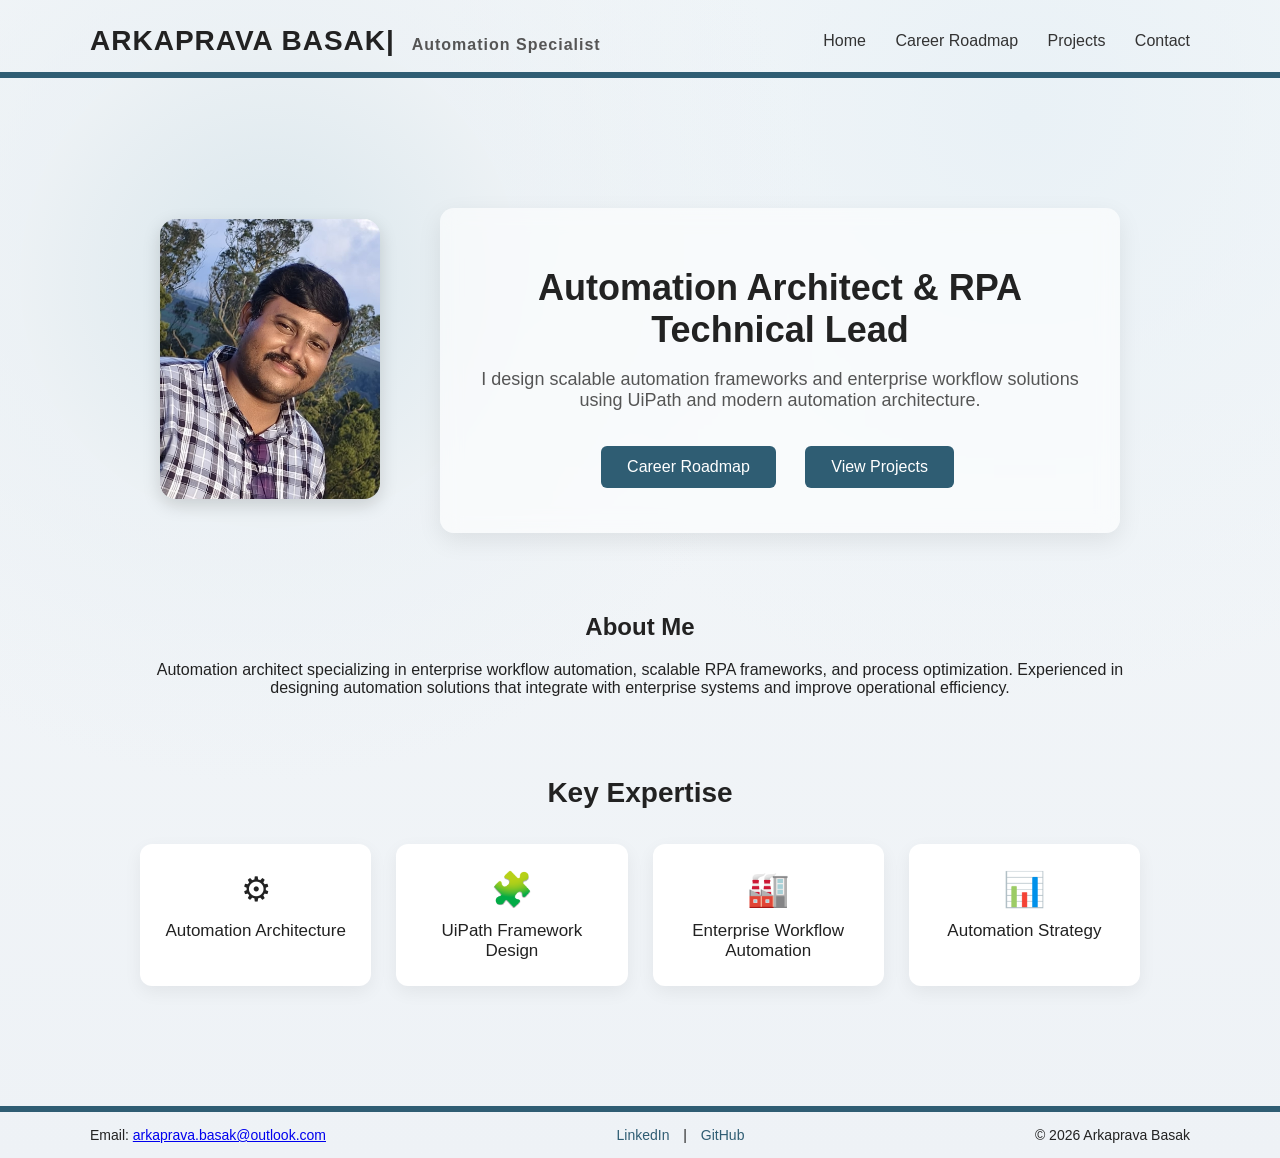
==== index.html @ b1fd1228 "Update index.html" ====
<!DOCTYPE html>
<html>

    <head>
        <title>Arkaprava Basak | Automation Specialist</title>
        <link rel="stylesheet" href="style.css">
    </head>

    <body>

        <div id="header"></div>

            <main>           

                <div class="hero-container">

                    <div class="hero-image-container">
                        <img src="Images/profile_pic_2026.jpg" class="hero-image">
                    </div>

                    <div class="hero-card">

                        <h1 class="hero-title">
                        Automation Architect & RPA Technical Lead
                        </h1>

                        <p class="hero-subtitle">
                        I design scalable automation frameworks and enterprise workflow
                        solutions using UiPath and modern automation architecture.
                        </p>

                        <div class="hero-buttons">
                            <a href="career-roadmap.html">Career Roadmap</a>
                            <a href="projects.html">View Projects</a>
                        </div>

                    </div>

                </div>

                <section class="about">

                    <h2>About Me</h2>

                    <p>
                    Automation architect specializing in enterprise workflow
                    automation, scalable RPA frameworks, and process optimization.
                    Experienced in designing automation solutions that integrate
                    with enterprise systems and improve operational efficiency.
                    </p>

                </section>

                <section class="expertise">

                    <h2>Key Expertise</h2>

                    <div class="expertise-grid">

                        <div class="expertise-card" onclick="openModal('automationModal')">
                            <div class="expertise-icon">⚙</div>
                            <div class="expertise-title">
                            Automation Architecture
                            </div>  
                        </div>
                        <div id="automationModal" class="modal">

                        <div class="modal-content">

                        <span class="close-button" onclick="closeModal('automationModal')">
                        ×
                        </span>

                        <h2>Automation Architecture</h2>

                        <p>
                        Designing scalable automation frameworks that integrate with
                        enterprise systems and support high-volume automation workflows.
                        </p>

                        <p>
                        My approach focuses on reusable components, robust error handling,
                        and orchestration using queue-based architectures.
                        </p>

                        <p>
                        This ensures automation solutions remain maintainable,
                        scalable, and aligned with enterprise IT standards.
                        </p>

                        </div>

</div>

                        <div class="expertise-card" onclick="openModal('uipathModal')">
                            <div class="expertise-icon">🧩</div>
                            <div class="expertise-title">
                            UiPath Framework Design
                            </div>
                        </div>
                        <div id="uipathModal" class="modal">

                        <div class="modal-content">

                        <span class="close-button" onclick="closeModal('uipathModal')">
                        ×
                        </span>

                        <h2>UiPath Framework Design</h2>

                        <p>
                        Designing reusable automation frameworks using the UiPath
                        Robotic Enterprise Framework (REF) and modern architectural patterns.
                        </p>

                        <p>
                        Focus areas include modular workflow design, reusable libraries,
                        configurable settings, and standardized logging.
                        </p>

                        <p>
                        These frameworks accelerate development and ensure automation
                        solutions remain maintainable and scalable across projects.
                        </p>

                        </div>

</div>


                        <div class="expertise-card">
                            <div class="expertise-icon">🏭</div>
                            <div class="expertise-title">Enterprise Workflow Automation</div>
                        </div>

                        <div class="expertise-card">
                            <div class="expertise-icon">📊</div>
                            <div class="expertise-title">Automation Strategy</div>
                        </div>

                    </div>

                </section>           

            </main>

        <div id="footer"></div>

        <script src="script.js"></script>

    </body>

</html>
---- style.css ----
body{
margin:0;
font-family:Segoe UI, sans-serif;

background:
radial-gradient(circle at 20% 20%, #e7eef3 0%, transparent 40%),
radial-gradient(circle at 80% 10%, #e9f1f6 0%, transparent 40%),
linear-gradient(#f4f7f9,#eef2f6);

color:#222;
}

/* HEADER */

.site-header{
padding:25px 0 10px 0;
}

.header-container{
max-width:1100px;
margin:auto;
display:flex;
justify-content:space-between;
align-items:center;
}

.logo{
font-size:28px;
font-weight:600;
letter-spacing:1px;
}

.title{
font-size:16px;
color:#555;
margin-left:8px;
}

.nav-menu a{
margin-left:25px;
text-decoration:none;
color:#333;
font-size:16px;
}

.nav-menu a:hover{
color:#000;
text-decoration:underline;
}

.header-divider{
height:6px;
background:#2f5d73;
margin-top:15px;
}

/* MAIN */

main{
max-width:1000px;
margin:auto;
padding:60px 20px;
text-align:center;
}

.hero-image{
width:160px;
border-radius:50%;
margin-bottom:20px;
}

.hero-title{
font-size:40px;
margin-bottom:10px;
}

.hero-subtitle{
font-size:20px;
color:#555;
margin-bottom:30px;
}

.hero-buttons a{
display:inline-block;
margin:10px;
padding:12px 24px;
background:#2f5d73;
color:white;
text-decoration:none;
border-radius:6px;
}

.hero-buttons a:hover{
background:#1f4455;
}

/* EXPERTISE SECTION */

.expertise{
margin-top:80px;
text-align:center;
}

.expertise h2{
margin-bottom:35px;
font-size:28px;
}

.expertise-grid{
display:grid;
grid-template-columns:repeat(auto-fit,minmax(220px,1fr));
gap:25px;
max-width:1000px;
margin:auto;
}

.expertise-card{
background:white;
padding:25px;
border-radius:12px;
text-align:center;
box-shadow:0 6px 18px rgba(0,0,0,0.06);
transition:all 0.3s ease;
}

.expertise-card:hover{
transform:translateY(-10px);
box-shadow:0 14px 35px rgba(0,0,0,0.12);
}

.expertise-icon{
font-size:34px;
margin-bottom:12px;
}

.expertise-title{
font-size:17px;
font-weight:500;
}

/* FOOTER */

.site-footer{
margin-top:60px;
}

.footer-divider{
height:6px;
background:#2f5d73;
}

.footer-container{
max-width:1100px;
margin:auto;
display:flex;
justify-content:space-between;
align-items:center;
padding:15px 10px;
font-size:14px;
}

.footer-center a{
margin:0 10px;
text-decoration:none;
color:#2f5d73;
}

.footer-center a:hover{
text-decoration:underline;
}


.hero-container{
display:flex;
align-items:center;
gap:60px;
max-width:1000px;
margin:auto;
padding:60px 20px;
}

.hero-image{
width:220px;
height:280px;
object-fit:cover;
border-radius:16px;
box-shadow:0 6px 18px rgba(0,0,0,0.15);
}

.hero-text{
max-width:600px;
}

.hero-title{
font-size:36px;
margin-bottom:15px;
}

.hero-subtitle{
font-size:18px;
color:#555;
margin-bottom:25px;
}

.hero-buttons a{
display:inline-block;
margin-right:15px;
padding:12px 26px;
background:#2f5d73;
color:white;
text-decoration:none;
border-radius:6px;
transition:all 0.25s ease;
}

.hero-buttons a:hover{
transform:translateY(-2px);
background:#214656;
box-shadow:0 6px 15px rgba(0,0,0,0.15);
}


@media (max-width:768px){

    .hero-container{
        flex-direction:column;
        text-align:center;
    }

    .hero-text{
        max-width:100%;
    }

}

section{
    animation:fadeUp 0.8s ease;
}

@keyframes fadeUp{
    from{
    opacity:0;
    transform:translateY(20px);
    }
    to{
    opacity:1;
    transform:translateY(0);
    }
}

.hero-container{
position:relative;
}

.hero-container::before{
content:"";
position:absolute;
width:500px;
height:500px;
background:radial-gradient(circle,#d9e6ec,#f4f6f8);
border-radius:50%;
top:-120px;
left:-120px;
z-index:-1;
}

.expertise-card{
transition:all 0.3s ease;
cursor:pointer;
}

.expertise-card:hover{
transform:translateY(-8px);
box-shadow:0 10px 25px rgba(0,0,0,0.12);
}

.hero-card{
background:rgba(255,255,255,0.6);
backdrop-filter:blur(10px);
padding:35px 40px;
border-radius:14px;
box-shadow:0 8px 25px rgba(0,0,0,0.08);
}

.modal{
display:none;
position:fixed;
z-index:1000;
left:0;
top:0;
width:100%;
height:100%;
background:rgba(0,0,0,0.45);
justify-content:center;
align-items:center;
}

.modal-content{
background:white;
padding:40px;
border-radius:14px;
max-width:500px;
width:90%;
box-shadow:0 10px 40px rgba(0,0,0,0.25);
text-align:left;
position:relative;
animation:modalFade 0.3s ease;
}

.close-button{
position:absolute;
top:15px;
right:20px;
font-size:26px;
cursor:pointer;
color:#555;
}

.close-button:hover{
color:black;
}

@keyframes modalFade{
from{
opacity:0;
transform:translateY(20px);
}
to{
opacity:1;
transform:translateY(0);
}
}
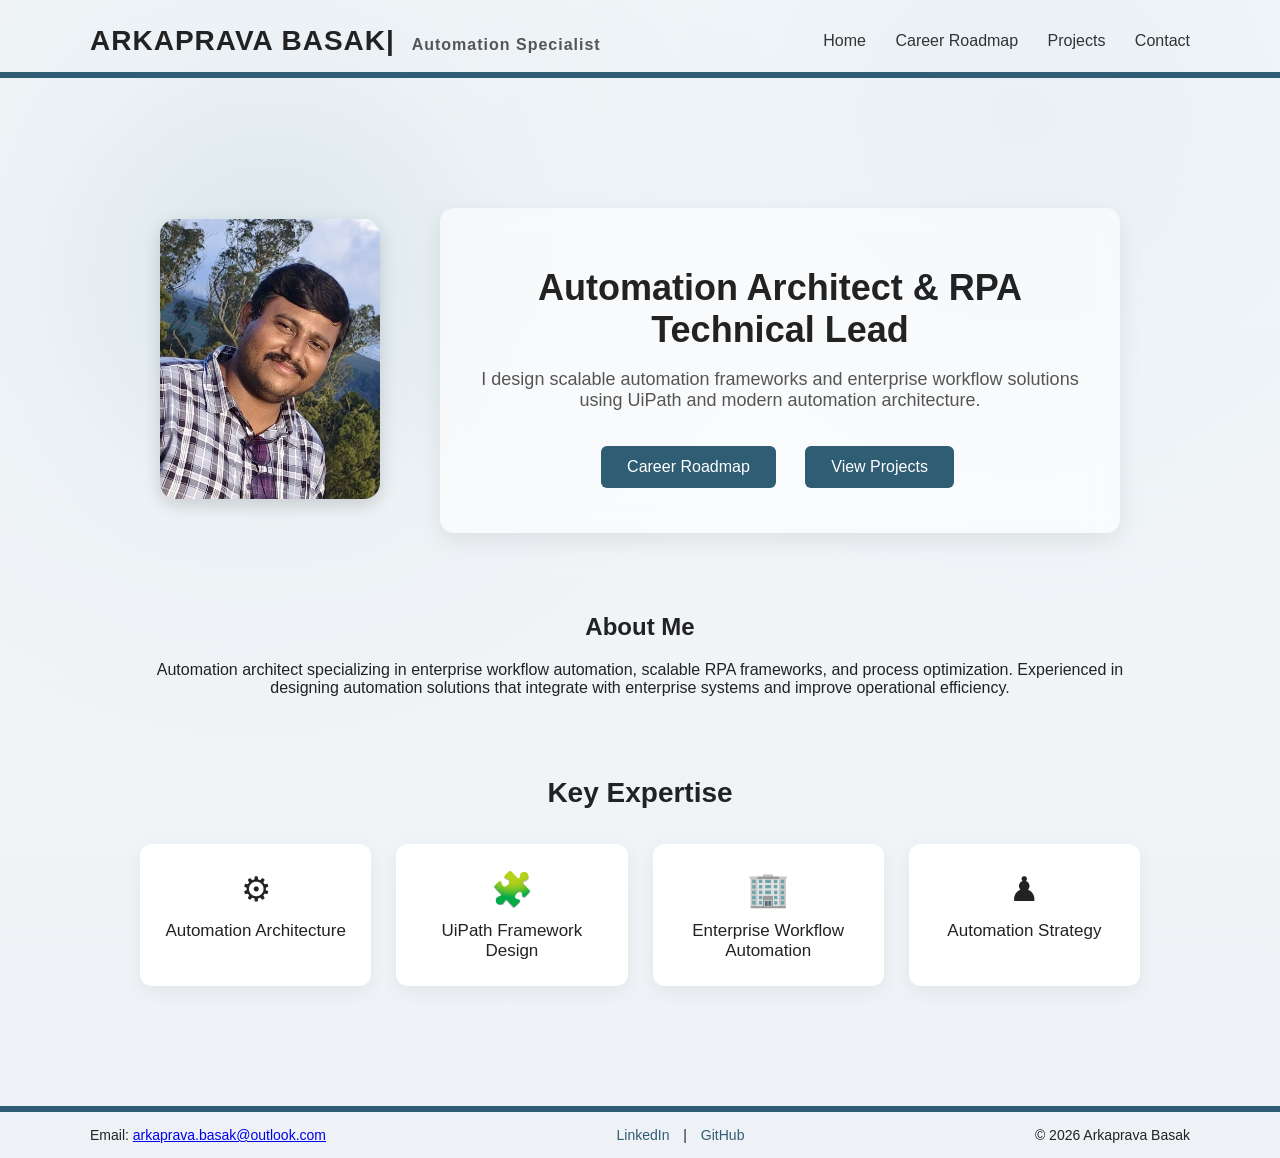
==== commit a344d1cb: "Update index.html" ====
--- a/index.html
+++ b/index.html
@@ -100,43 +100,90 @@
                         </div>
                         <div id="uipathModal" class="modal">
 
-                        <div class="modal-content">
-
-                        <span class="close-button" onclick="closeModal('uipathModal')">
-                        ×
-                        </span>
-
-                        <h2>UiPath Framework Design</h2>
-
-                        <p>
-                        Designing reusable automation frameworks using the UiPath
-                        Robotic Enterprise Framework (REF) and modern architectural patterns.
-                        </p>
-
-                        <p>
-                        Focus areas include modular workflow design, reusable libraries,
-                        configurable settings, and standardized logging.
-                        </p>
-
-                        <p>
-                        These frameworks accelerate development and ensure automation
-                        solutions remain maintainable and scalable across projects.
-                        </p>
-
-                        </div>
-
-</div>
-
-
-                        <div class="expertise-card">
-                            <div class="expertise-icon">🏭</div>
-                            <div class="expertise-title">Enterprise Workflow Automation</div>
-                        </div>
-
-                        <div class="expertise-card">
-                            <div class="expertise-icon">📊</div>
-                            <div class="expertise-title">Automation Strategy</div>
-                        </div>
+                            <div class="modal-content">
+
+                            <span class="close-button" onclick="closeModal('uipathModal')">
+                            ×
+                            </span>
+
+                            <h2>UiPath Framework Design</h2>
+
+                            <p>
+                            Designing reusable automation frameworks using the UiPath
+                            Robotic Enterprise Framework (REF) and modern architectural patterns.
+                            </p>
+
+                            <p>
+                            Focus areas include modular workflow design, reusable libraries,
+                            configurable settings, and standardized logging.
+                            </p>
+
+                            <p>
+                            These frameworks accelerate development and ensure automation
+                            solutions remain maintainable and scalable across projects.
+                            </p>
+
+                            </div>
+
+                        </div>
+
+
+                        <div class="expertise-card" onclick="openModal('workflowModal')">
+                            <div class="expertise-icon">🏢</div>
+                            <div class="expertise-title">
+                            Enterprise Workflow Automation
+                            </div>
+                        </div>
+                        <div id="workflowModal" class="modal">
+                            <div class="modal-content">
+                                <span class="close-button" onclick="closeModal('workflowModal')">
+                                ×
+                                </span>
+                                <h2>Enterprise Workflow Automation</h2>
+                                <p>
+                                Building automation solutions that integrate with enterprise
+                                applications such as ERP systems, databases, and web platforms.
+                                </p>
+                                <p>
+                                These workflows automate complex business processes across
+                                multiple systems while ensuring reliability and compliance.
+                                </p>
+                                <p>
+                                The goal is to reduce manual effort and improve operational
+                                efficiency through intelligent automation design.
+                                </p>
+                            </div>
+                        </div>
+
+
+                        <div class="expertise-card" onclick="openModal('strategyModal')">
+                            <div class="expertise-icon">♟</div>
+                            <div class="expertise-title">
+                            Automation Strategy
+                            </div>
+                        </div>
+                        <div id="strategyModal" class="modal">
+                            <div class="modal-content">
+                                <span class="close-button" onclick="closeModal('strategyModal')">
+                                ×
+                                </span>
+                                <h2>Automation Strategy</h2>
+                                <p>
+                                Defining enterprise automation roadmaps aligned with
+                                business objectives and digital transformation goals.
+                                </p>
+                                <p>
+                                This includes identifying automation opportunities,
+                                prioritizing high-impact processes, and designing
+                                scalable automation programs.
+                                </p>
+                                <p>
+                                The strategy ensures automation delivers measurable
+                                ROI while remaining sustainable long term.
+                                </p>
+                            </div>
+                        </div>
+
 
                     </div>
 
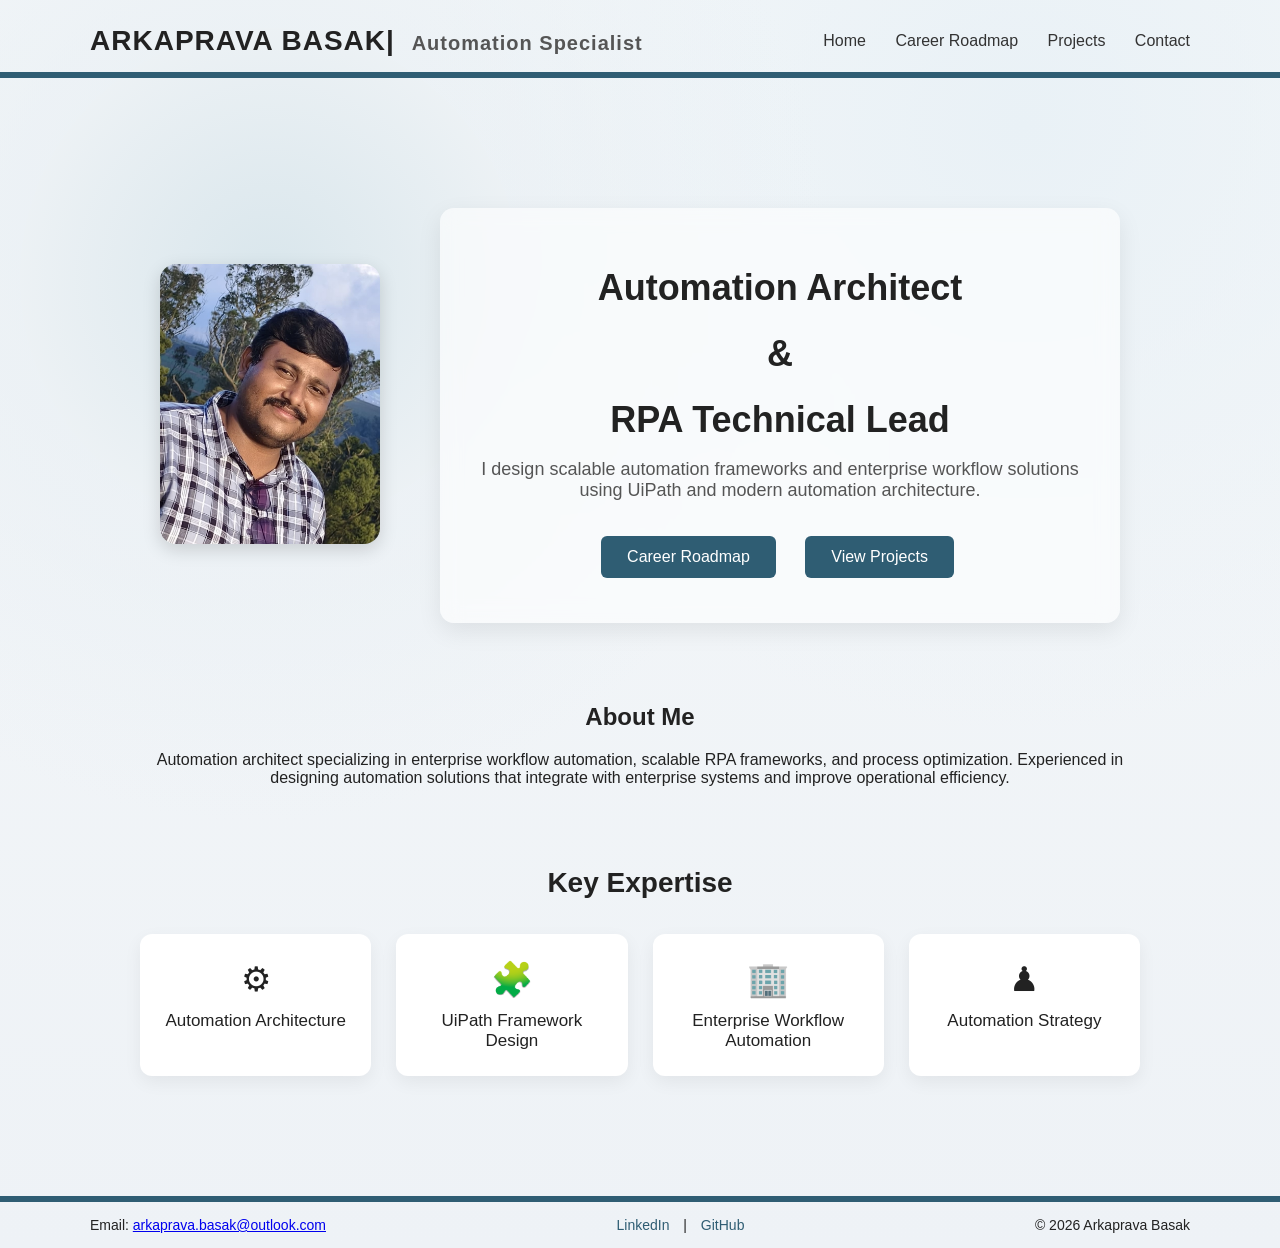
==== commit 0b7c5b04: "Update index.html" ====
--- a/index.html
+++ b/index.html
@@ -20,9 +20,9 @@
 
                     <div class="hero-card">
 
-                        <h1 class="hero-title">
-                        Automation Architect & RPA Technical Lead
-                        </h1>
+                        <h1 class="hero-title">Automation Architect</h1>
+                        <h1 class="hero-title">&</h1>
+                        <h1 class="hero-title">RPA Technical Lead</h1>                       
 
                         <p class="hero-subtitle">
                         I design scalable automation frameworks and enterprise workflow
--- a/style.css
+++ b/style.css
@@ -31,7 +31,7 @@
 }
 
 .title{
-font-size:16px;
+font-size:20px;
 color:#555;
 margin-left:8px;
 }
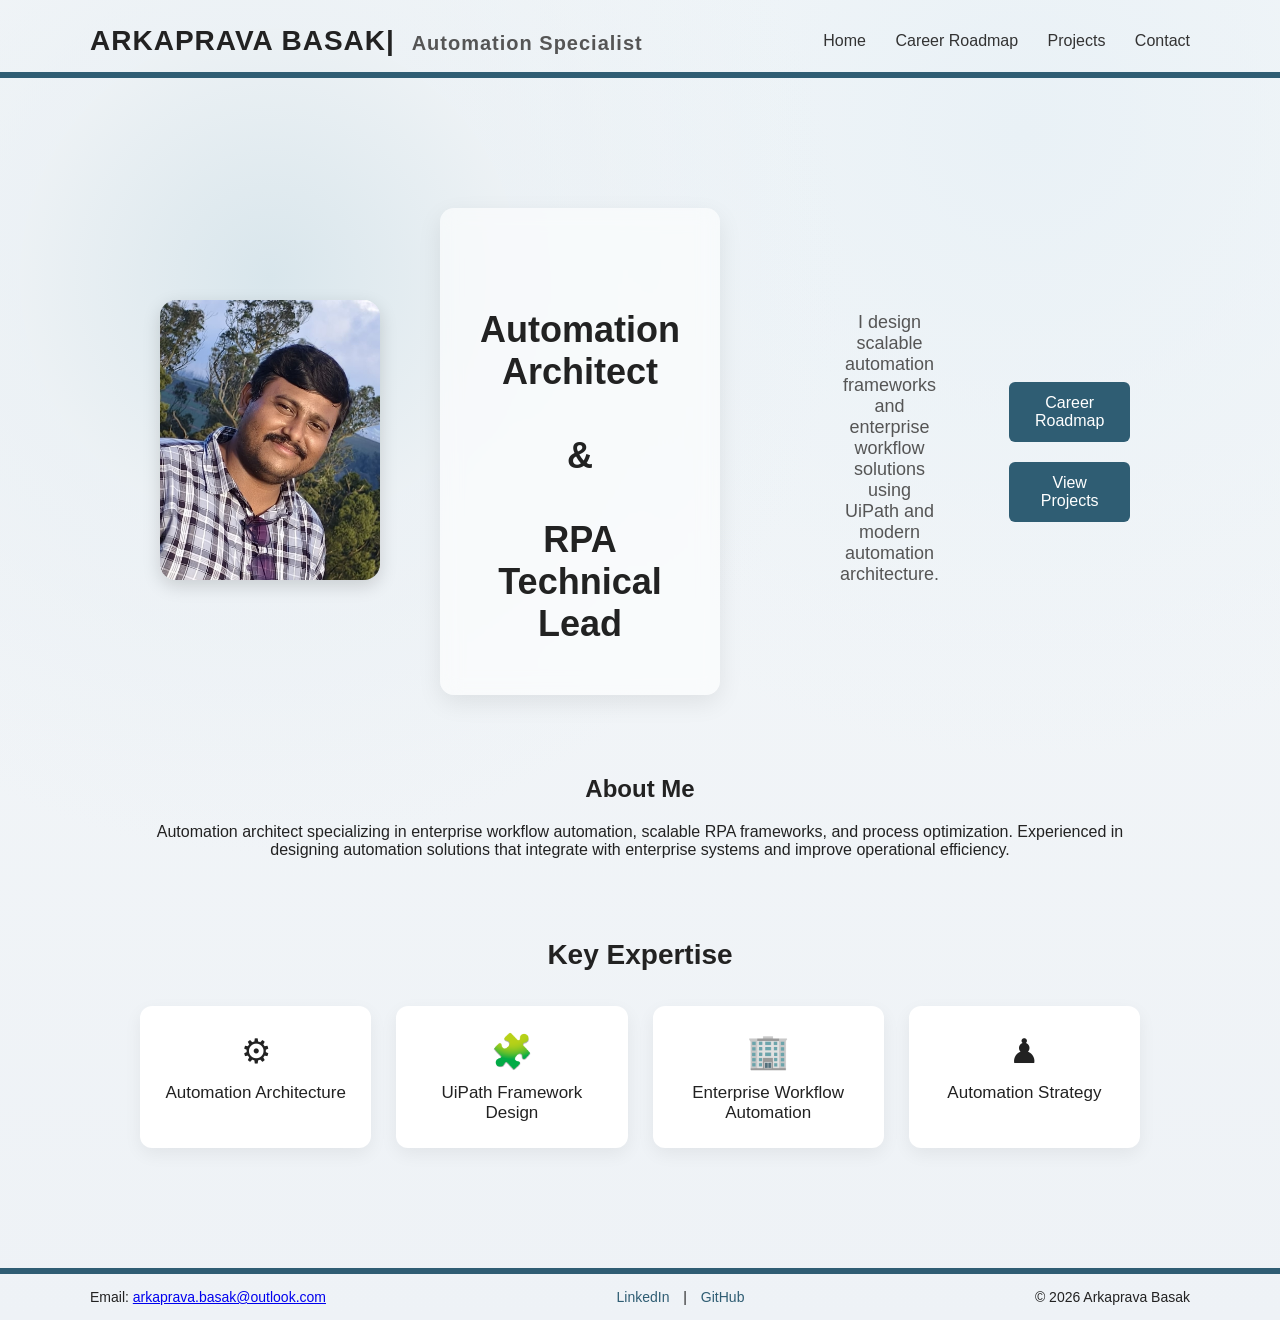
==== commit 6fa94250: "Update index.html" ====
--- a/index.html
+++ b/index.html
@@ -20,9 +20,11 @@
 
                     <div class="hero-card">
 
-                        <h1 class="hero-title">Automation Architect</h1>
-                        <h1 class="hero-title">&</h1>
-                        <h1 class="hero-title">RPA Technical Lead</h1>                       
+                        <h1 class="hero-title">
+                            <br>Automation Architect<br>
+                            <br>&</br>
+                            <br>RPA Technical Lead</div><br>
+                        </h1>                       
 
                         <p class="hero-subtitle">
                         I design scalable automation frameworks and enterprise workflow
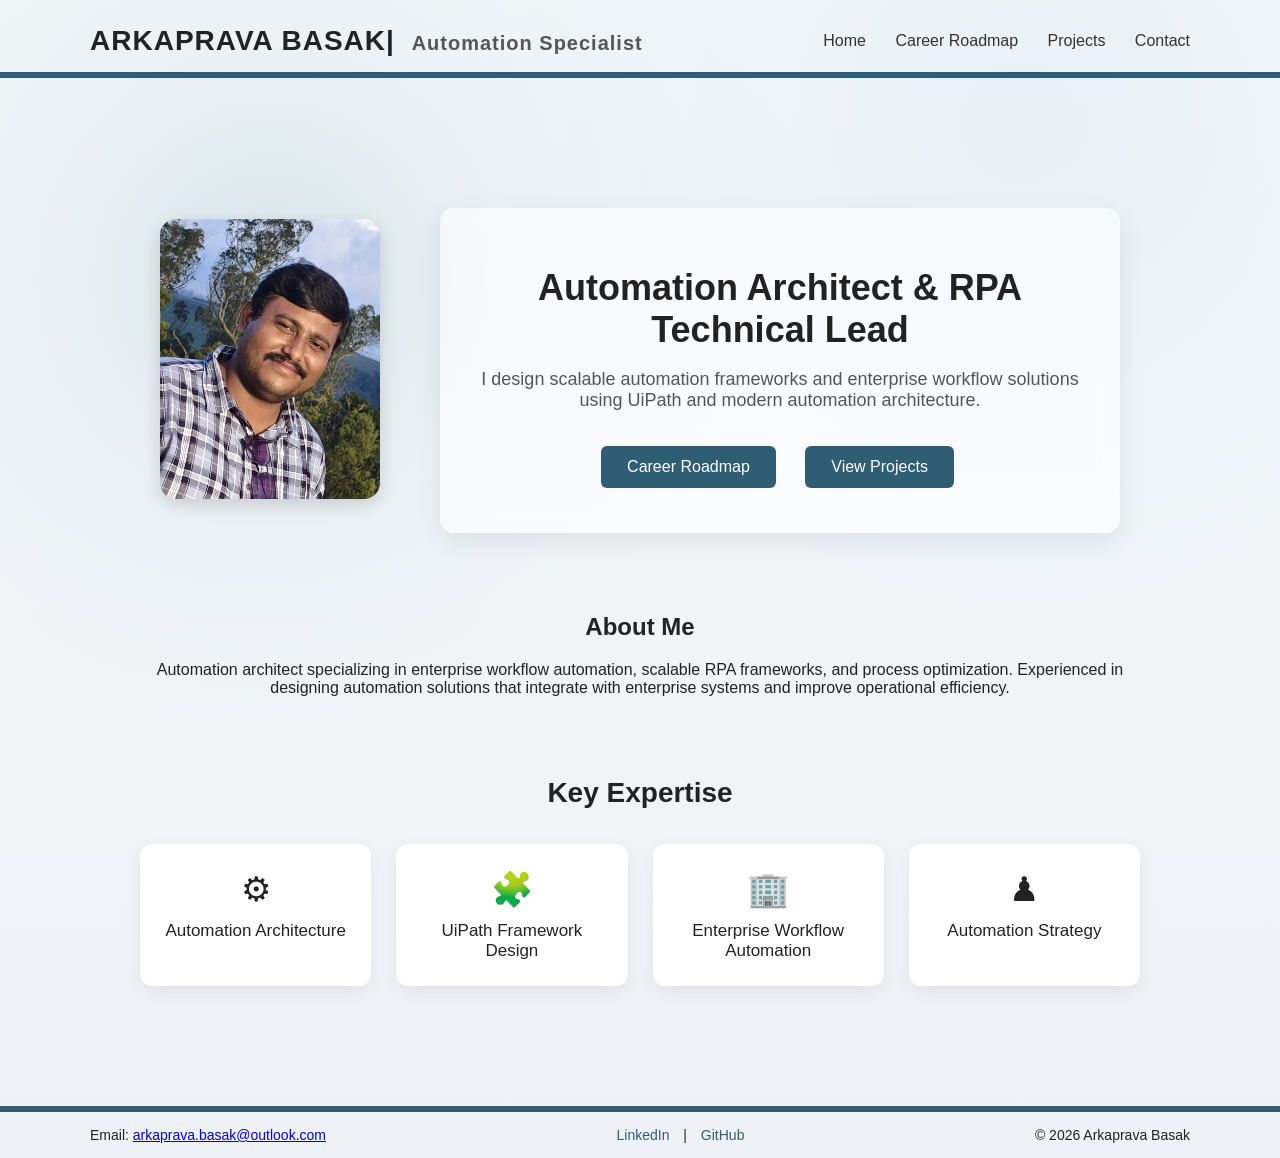
==== commit 1cfc484b: "Update index.html" ====
--- a/index.html
+++ b/index.html
@@ -21,9 +21,9 @@
                     <div class="hero-card">
 
                         <h1 class="hero-title">
-                            <br>Automation Architect<br>
-                            <br>&</br>
-                            <br>RPA Technical Lead</div><br>
+                            Automation Architect
+                            &
+                            RPA Technical Lead
                         </h1>                       
 
                         <p class="hero-subtitle">
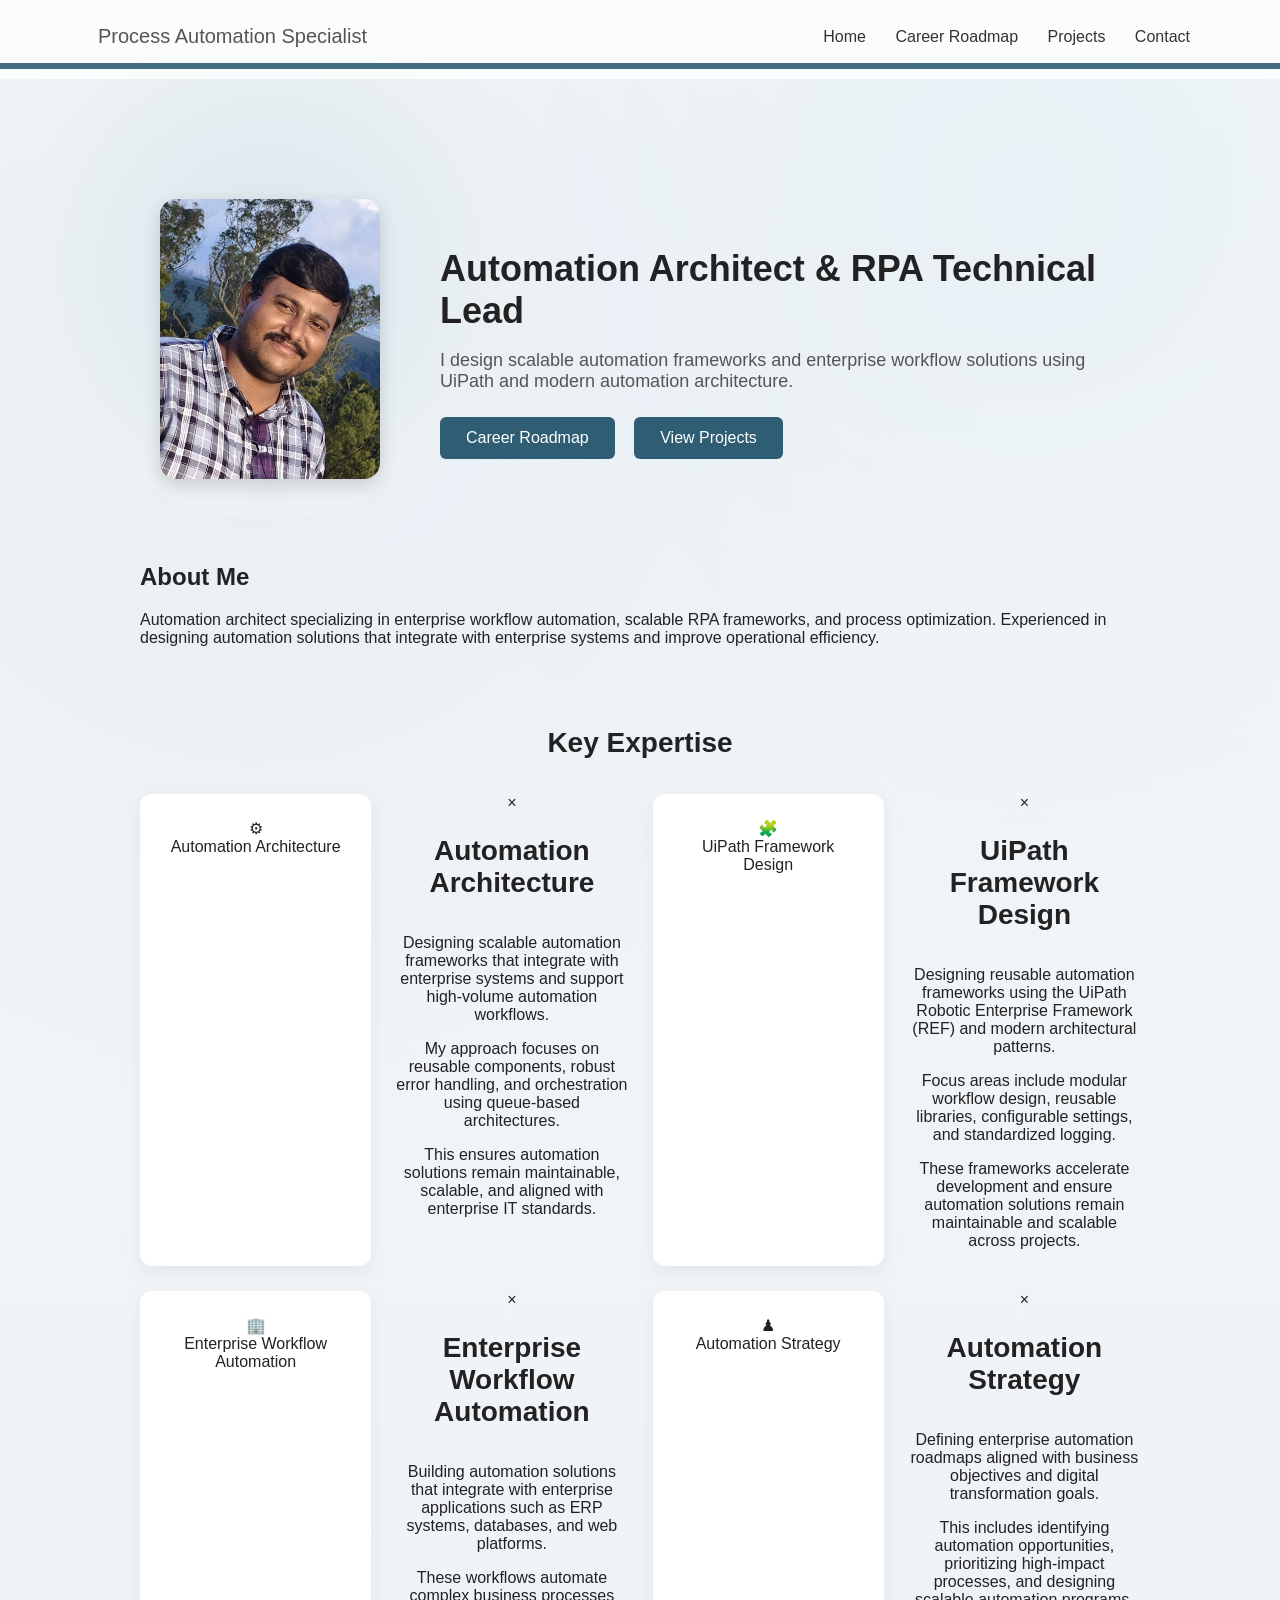
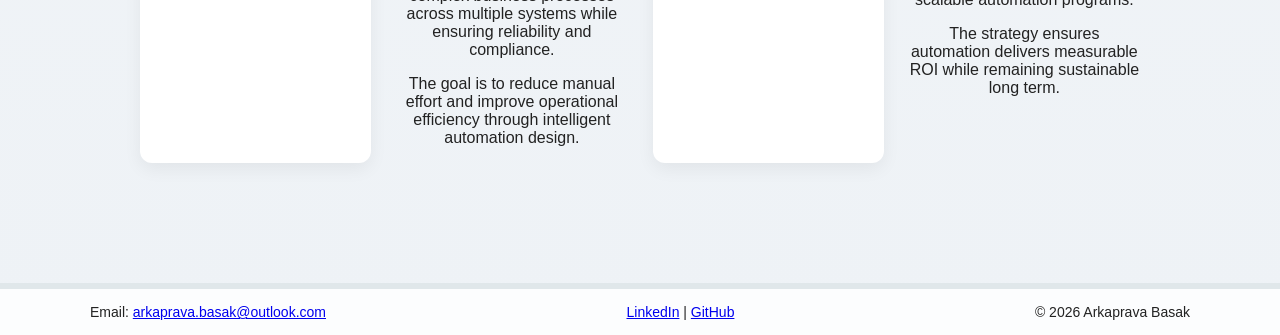
==== commit ecca6f67: "Update index.html" ====
--- a/index.html
+++ b/index.html
@@ -66,33 +66,25 @@
                             </div>  
                         </div>
                         <div id="automationModal" class="modal">
-
-                        <div class="modal-content">
-
-                        <span class="close-button" onclick="closeModal('automationModal')">
-                        ×
-                        </span>
-
-                        <h2>Automation Architecture</h2>
-
-                        <p>
-                        Designing scalable automation frameworks that integrate with
-                        enterprise systems and support high-volume automation workflows.
-                        </p>
-
-                        <p>
-                        My approach focuses on reusable components, robust error handling,
-                        and orchestration using queue-based architectures.
-                        </p>
-
-                        <p>
-                        This ensures automation solutions remain maintainable,
-                        scalable, and aligned with enterprise IT standards.
-                        </p>
-
+                            <div class="modal-content">
+                                <span class="close-button" onclick="closeModal('automationModal')">
+                                ×
+                                </span>
+                                <h2>Automation Architecture</h2>
+                                <p>
+                                Designing scalable automation frameworks that integrate with
+                                enterprise systems and support high-volume automation workflows.
+                                </p>
+                                <p>
+                                My approach focuses on reusable components, robust error handling,
+                                and orchestration using queue-based architectures.
+                                </p>
+                                <p>
+                                This ensures automation solutions remain maintainable,
+                                scalable, and aligned with enterprise IT standards.
+                                </p>
+                            </div>
                         </div>
-
-</div>
 
                         <div class="expertise-card" onclick="openModal('uipathModal')">
                             <div class="expertise-icon">🧩</div>
@@ -101,34 +93,25 @@
                             </div>
                         </div>
                         <div id="uipathModal" class="modal">
-
                             <div class="modal-content">
-
                             <span class="close-button" onclick="closeModal('uipathModal')">
                             ×
                             </span>
-
                             <h2>UiPath Framework Design</h2>
-
                             <p>
                             Designing reusable automation frameworks using the UiPath
                             Robotic Enterprise Framework (REF) and modern architectural patterns.
                             </p>
-
                             <p>
                             Focus areas include modular workflow design, reusable libraries,
                             configurable settings, and standardized logging.
                             </p>
-
                             <p>
                             These frameworks accelerate development and ensure automation
                             solutions remain maintainable and scalable across projects.
                             </p>
-
                             </div>
-
                         </div>
-
 
                         <div class="expertise-card" onclick="openModal('workflowModal')">
                             <div class="expertise-icon">🏢</div>
@@ -186,17 +169,10 @@
                             </div>
                         </div>
 
-
                     </div>
-
-                </section>           
-
+                </section>
             </main>
-
         <div id="footer"></div>
-
         <script src="script.js"></script>
-
     </body>
-
 </html>
--- a/style.css
+++ b/style.css
@@ -1,3 +1,5 @@
+/* ================= GLOBAL ================= */
+
 body{
 margin:0;
 font-family:Segoe UI, sans-serif;
@@ -10,10 +12,30 @@
 color:#222;
 }
 
-/* HEADER */
+/* ================= HEADER ================= */
 
 .site-header{
 padding:25px 0 10px 0;
+
+/* NEW BACKGROUND */
+background-image: url("images/header-bg.png");
+background-size: cover;
+background-position: center;
+background-repeat: no-repeat;
+
+position: relative;
+}
+
+/* overlay for readability */
+.site-header::before{
+content:"";
+position:absolute;
+top:0;
+left:0;
+width:100%;
+height:100%;
+background: rgba(255,255,255,0.78);
+z-index:0;
 }
 
 .header-container{
@@ -22,6 +44,9 @@
 display:flex;
 justify-content:space-between;
 align-items:center;
+
+position:relative;
+z-index:1;
 }
 
 .logo{
@@ -41,6 +66,7 @@
 text-decoration:none;
 color:#333;
 font-size:16px;
+transition:all 0.2s ease;
 }
 
 .nav-menu a:hover{
@@ -52,123 +78,20 @@
 height:6px;
 background:#2f5d73;
 margin-top:15px;
-}
-
-/* MAIN */
+opacity:0.9;
+position:relative;
+z-index:1;
+}
+
+/* ================= MAIN ================= */
 
 main{
 max-width:1000px;
 margin:auto;
 padding:60px 20px;
-text-align:center;
-}
-
-.hero-image{
-width:160px;
-border-radius:50%;
-margin-bottom:20px;
-}
-
-.hero-title{
-font-size:40px;
-margin-bottom:10px;
-}
-
-.hero-subtitle{
-font-size:20px;
-color:#555;
-margin-bottom:30px;
-}
-
-.hero-buttons a{
-display:inline-block;
-margin:10px;
-padding:12px 24px;
-background:#2f5d73;
-color:white;
-text-decoration:none;
-border-radius:6px;
-}
-
-.hero-buttons a:hover{
-background:#1f4455;
-}
-
-/* EXPERTISE SECTION */
-
-.expertise{
-margin-top:80px;
-text-align:center;
-}
-
-.expertise h2{
-margin-bottom:35px;
-font-size:28px;
-}
-
-.expertise-grid{
-display:grid;
-grid-template-columns:repeat(auto-fit,minmax(220px,1fr));
-gap:25px;
-max-width:1000px;
-margin:auto;
-}
-
-.expertise-card{
-background:white;
-padding:25px;
-border-radius:12px;
-text-align:center;
-box-shadow:0 6px 18px rgba(0,0,0,0.06);
-transition:all 0.3s ease;
-}
-
-.expertise-card:hover{
-transform:translateY(-10px);
-box-shadow:0 14px 35px rgba(0,0,0,0.12);
-}
-
-.expertise-icon{
-font-size:34px;
-margin-bottom:12px;
-}
-
-.expertise-title{
-font-size:17px;
-font-weight:500;
-}
-
-/* FOOTER */
-
-.site-footer{
-margin-top:60px;
-}
-
-.footer-divider{
-height:6px;
-background:#2f5d73;
-}
-
-.footer-container{
-max-width:1100px;
-margin:auto;
-display:flex;
-justify-content:space-between;
-align-items:center;
-padding:15px 10px;
-font-size:14px;
-}
-
-.footer-center a{
-margin:0 10px;
-text-decoration:none;
-color:#2f5d73;
-}
-
-.footer-center a:hover{
-text-decoration:underline;
-}
-
+}
+
+/* ================= HERO ================= */
 
 .hero-container{
 display:flex;
@@ -177,78 +100,6 @@
 max-width:1000px;
 margin:auto;
 padding:60px 20px;
-}
-
-.hero-image{
-width:220px;
-height:280px;
-object-fit:cover;
-border-radius:16px;
-box-shadow:0 6px 18px rgba(0,0,0,0.15);
-}
-
-.hero-text{
-max-width:600px;
-}
-
-.hero-title{
-font-size:36px;
-margin-bottom:15px;
-}
-
-.hero-subtitle{
-font-size:18px;
-color:#555;
-margin-bottom:25px;
-}
-
-.hero-buttons a{
-display:inline-block;
-margin-right:15px;
-padding:12px 26px;
-background:#2f5d73;
-color:white;
-text-decoration:none;
-border-radius:6px;
-transition:all 0.25s ease;
-}
-
-.hero-buttons a:hover{
-transform:translateY(-2px);
-background:#214656;
-box-shadow:0 6px 15px rgba(0,0,0,0.15);
-}
-
-
-@media (max-width:768px){
-
-    .hero-container{
-        flex-direction:column;
-        text-align:center;
-    }
-
-    .hero-text{
-        max-width:100%;
-    }
-
-}
-
-section{
-    animation:fadeUp 0.8s ease;
-}
-
-@keyframes fadeUp{
-    from{
-    opacity:0;
-    transform:translateY(20px);
-    }
-    to{
-    opacity:1;
-    transform:translateY(0);
-    }
-}
-
-.hero-container{
 position:relative;
 }
 
@@ -264,7 +115,72 @@
 z-index:-1;
 }
 
+.hero-image{
+width:220px;
+height:280px;
+object-fit:cover;
+border-radius:16px;
+box-shadow:0 6px 18px rgba(0,0,0,0.15);
+}
+
+.hero-text{
+max-width:600px;
+}
+
+.hero-title{
+font-size:36px;
+margin-bottom:15px;
+}
+
+.hero-subtitle{
+font-size:18px;
+color:#555;
+margin-bottom:25px;
+}
+
+.hero-buttons a{
+display:inline-block;
+margin-right:15px;
+padding:12px 26px;
+background:#2f5d73;
+color:white;
+text-decoration:none;
+border-radius:6px;
+transition:all 0.25s ease;
+}
+
+.hero-buttons a:hover{
+transform:translateY(-2px);
+background:#214656;
+box-shadow:0 6px 15px rgba(0,0,0,0.15);
+}
+
+/* ================= EXPERTISE ================= */
+
+.expertise{
+margin-top:80px;
+text-align:center;
+}
+
+.expertise h2{
+margin-bottom:35px;
+font-size:28px;
+}
+
+.expertise-grid{
+display:grid;
+grid-template-columns:repeat(auto-fit,minmax(220px,1fr));
+gap:25px;
+max-width:1000px;
+margin:auto;
+}
+
 .expertise-card{
+background:white;
+padding:25px;
+border-radius:12px;
+text-align:center;
+box-shadow:0 6px 18px rgba(0,0,0,0.06);
 transition:all 0.3s ease;
 cursor:pointer;
 }
@@ -274,59 +190,174 @@
 box-shadow:0 10px 25px rgba(0,0,0,0.12);
 }
 
-.hero-card{
-background:rgba(255,255,255,0.6);
-backdrop-filter:blur(10px);
-padding:35px 40px;
+/* ================= PROJECTS PAGE ================= */
+
+.projects-container{
+max-width:1100px;
+margin:auto;
+padding:60px 20px;
+}
+
+.project-card{
+display:flex;
+align-items:center;
+gap:60px;
+margin-bottom:80px;
+border-bottom:1px solid rgba(0,0,0,0.05);
+padding-bottom:60px;
+}
+
+.project-card:nth-child(even){
+flex-direction: row-reverse;
+}
+
+.project-image{
+width:480px;
 border-radius:14px;
-box-shadow:0 8px 25px rgba(0,0,0,0.08);
-}
-
-.modal{
-display:none;
-position:fixed;
-z-index:1000;
-left:0;
-top:0;
+box-shadow:0 10px 30px rgba(0,0,0,0.15);
+transition: transform 0.4s ease;
+}
+
+.project-image:hover{
+transform: scale(1.03);
+}
+
+.project-right{
+max-width:500px;
+}
+
+.project-button{
+display:inline-block;
+margin-top:15px;
+padding:12px 24px;
+background:#2f5d73;
+color:white;
+text-decoration:none;
+border-radius:6px;
+}
+
+/* ================= PROJECT PAGE ================= */
+
+.project-page{
+max-width:1100px;
+margin:auto;
+padding:60px 20px;
+}
+
+.project-overview{
+display:flex;
+flex-direction:column;
+gap:40px;
+}
+
+/* TOP ROW */
+
+.project-top{
+display:flex;
+gap:30px;
+}
+
+.project-description,
+.project-steps{
+flex:1;
+background:white;
+padding:25px;
+border-radius:12px;
+box-shadow:0 6px 20px rgba(0,0,0,0.08);
+}
+
+/* ARCHITECTURE */
+
+.project-architecture-full{
+background:white;
+padding:30px;
+border-radius:12px;
+box-shadow:0 6px 20px rgba(0,0,0,0.08);
+text-align:center;
+}
+
+.architecture-image{
+width:100%;
+max-width:900px;
+border-radius:10px;
+}
+
+/* ================= DEMO + GITHUB ================= */
+
+.project-links{
+display:flex;
+gap:40px;
+background:#2f5d73;
+padding:40px;
+border-radius:12px;
+color:white;
+}
+
+.github-button{
+display:inline-block;
+margin-top:15px;
+padding:12px 22px;
+background:white;
+color:#2f5d73;
+text-decoration:none;
+border-radius:6px;
+font-weight:600;
+}
+
+/* ================= FOOTER ================= */
+
+.site-footer{
+margin-top:60px;
+background-image:url("images/header-bg.png");
+background-size:cover;
+position:relative;
+}
+
+.site-footer::before{
+content:"";
+position:absolute;
 width:100%;
 height:100%;
-background:rgba(0,0,0,0.45);
-justify-content:center;
+background:rgba(255,255,255,0.85);
+z-index:0;
+}
+
+.footer-container{
+max-width:1100px;
+margin:auto;
+display:flex;
+justify-content:space-between;
 align-items:center;
-}
-
-.modal-content{
-background:white;
-padding:40px;
-border-radius:14px;
-max-width:500px;
-width:90%;
-box-shadow:0 10px 40px rgba(0,0,0,0.25);
-text-align:left;
-position:relative;
-animation:modalFade 0.3s ease;
-}
-
-.close-button{
-position:absolute;
-top:15px;
-right:20px;
-font-size:26px;
-cursor:pointer;
-color:#555;
-}
-
-.close-button:hover{
-color:black;
-}
-
-@keyframes modalFade{
-from{
-opacity:0;
-transform:translateY(20px);
-}
-to{
-opacity:1;
-transform:translateY(0);
-}
+padding:15px 10px;
+font-size:14px;
+position:relative;
+z-index:1;
+}
+
+.footer-divider{
+height:6px;
+background:#2f5d73;
+}
+
+/* ================= RESPONSIVE ================= */
+
+@media (max-width:768px){
+
+.hero-container{
+flex-direction:column;
+text-align:center;
+}
+
+.project-card{
+flex-direction:column !important;
+}
+
+.project-top{
+flex-direction:column;
+}
+
+.project-links{
+flex-direction:column;
+}
+
 }
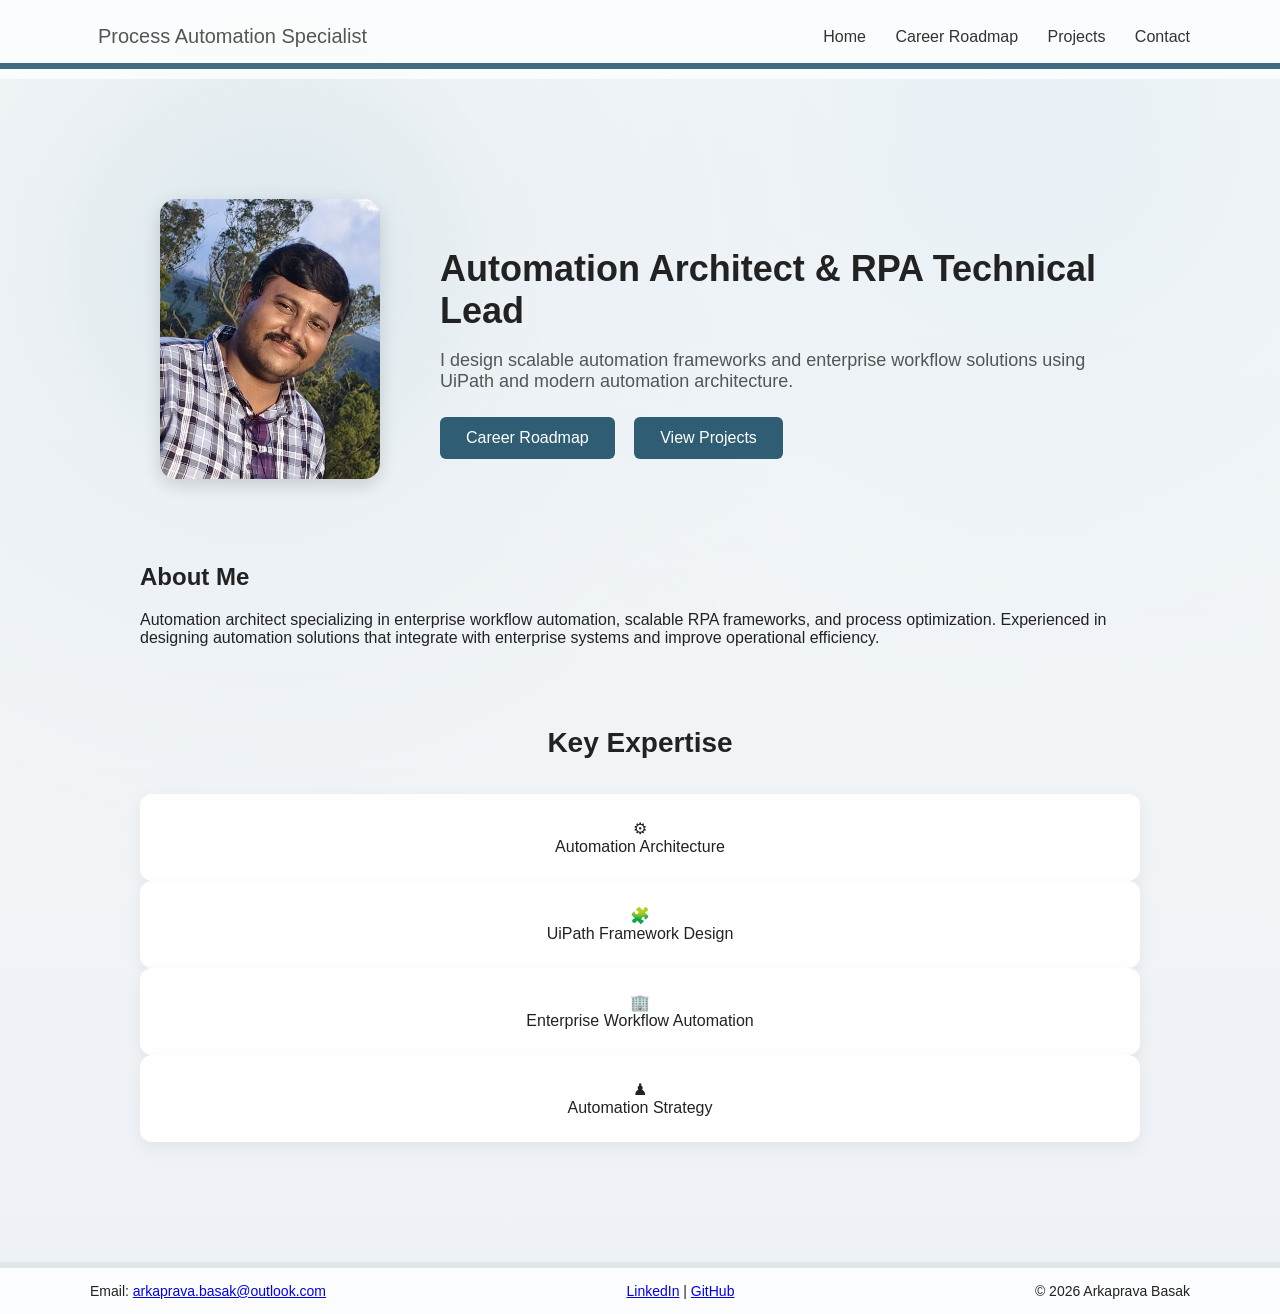
==== commit bbf0ed92: "update modal fix" ====
--- a/index.html
+++ b/index.html
@@ -65,6 +65,10 @@
                             Automation Architecture
                             </div>  
                         </div>
+                        
+                        
+                        
+                        
                         <div id="automationModal" class="modal">
                             <div class="modal-content">
                                 <span class="close-button" onclick="closeModal('automationModal')">
--- a/style.css
+++ b/style.css
@@ -167,13 +167,13 @@
 font-size:28px;
 }
 
-.expertise-grid{
+/*.expertise-grid{
 display:grid;
 grid-template-columns:repeat(auto-fit,minmax(220px,1fr));
 gap:25px;
 max-width:1000px;
 margin:auto;
-}
+}*/
 
 .expertise-card{
 background:white;
@@ -360,4 +360,46 @@
 flex-direction:column;
 }
 
+}
+
+/* ===== MODAL BACKGROUND ===== */
+
+.modal{
+display: none;                 /* hidden by default */
+position: fixed;               /* takes it out of layout */
+top: 0;
+left: 0;
+width: 100%;
+height: 100%;
+
+background: rgba(0,0,0,0.5);  /* dark overlay */
+
+justify-content: center;
+align-items: center;
+
+z-index: 9999;                /* ensures it's above everything */
+}
+
+/* ===== MODAL CONTENT ===== */
+
+.modal-content{
+background: white;
+padding: 30px;
+border-radius: 12px;
+width: 90%;
+max-width: 500px;
+text-align: center;
+
+box-shadow: 0 10px 30px rgba(0,0,0,0.2);
+position: relative;
+}
+
+/* CLOSE BUTTON */
+
+.close-button{
+position: absolute;
+top: 10px;
+right: 15px;
+font-size: 22px;
+cursor: pointer;
 }
